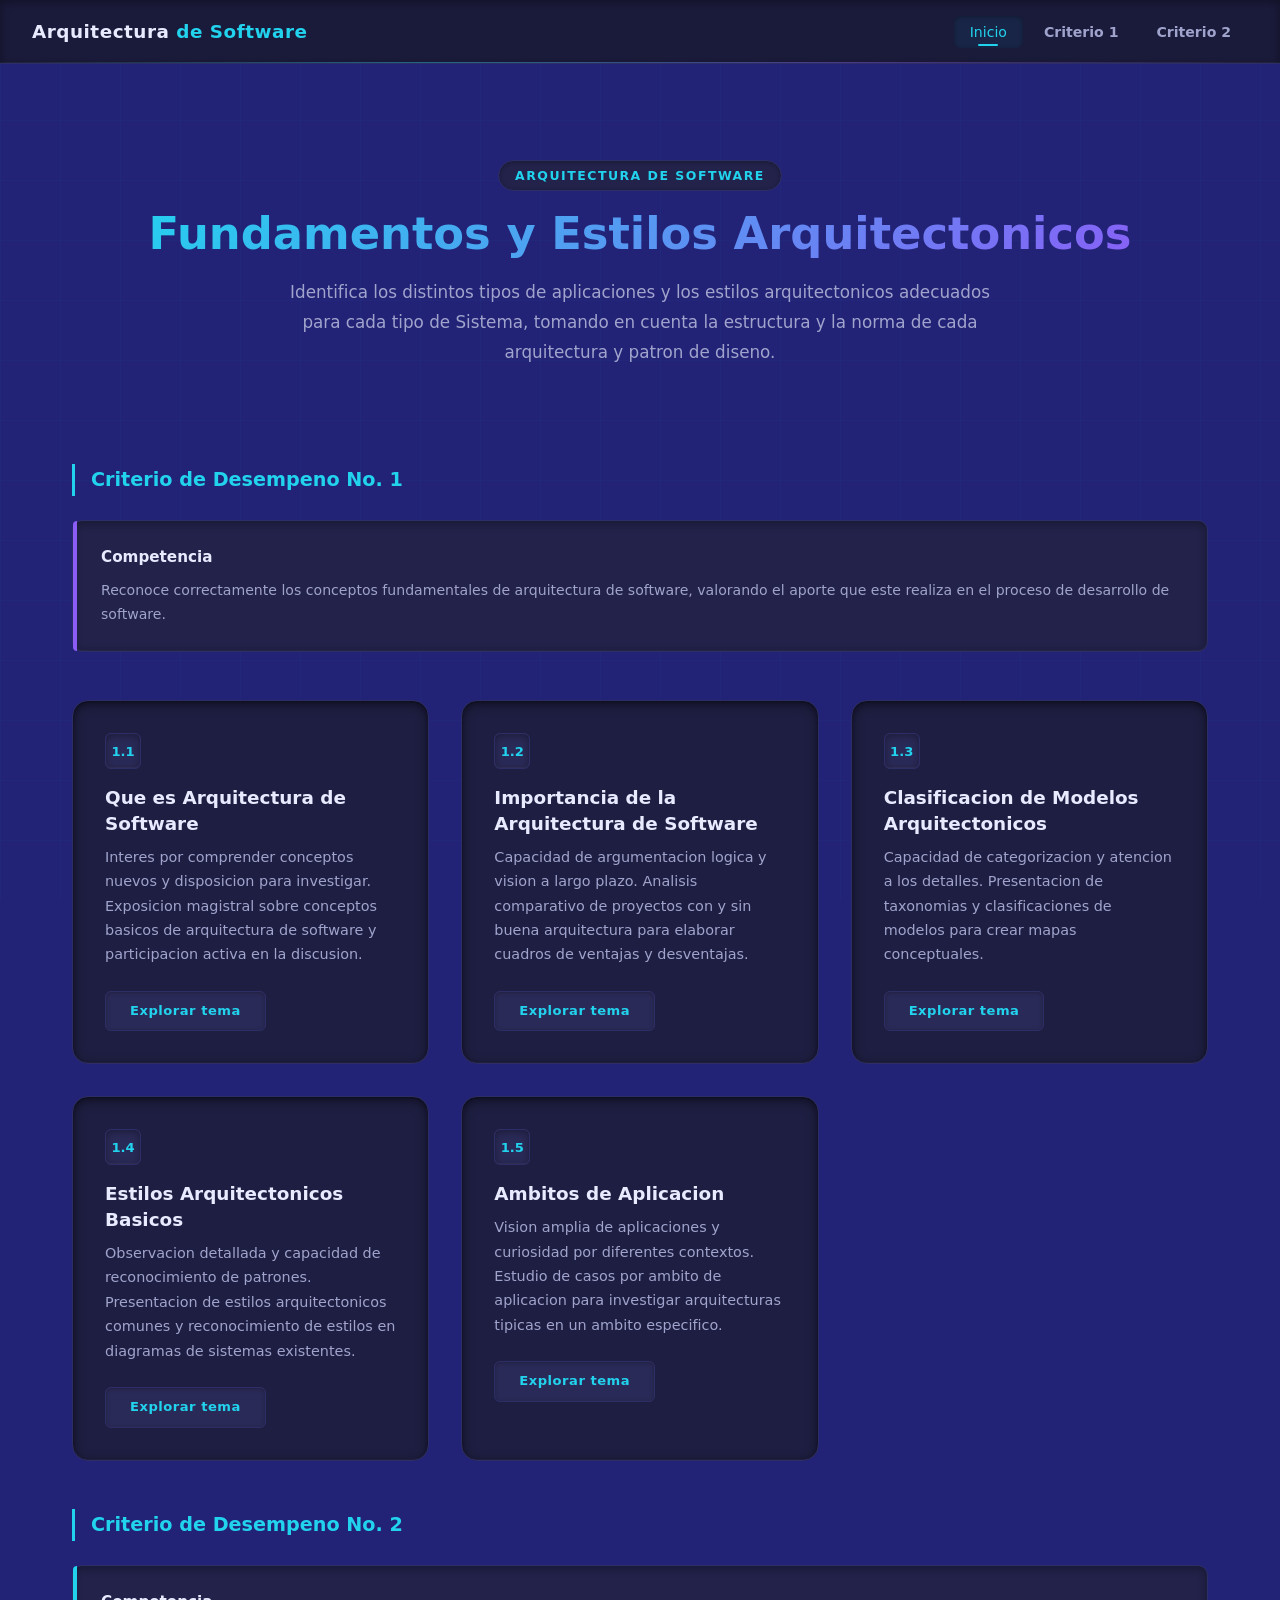
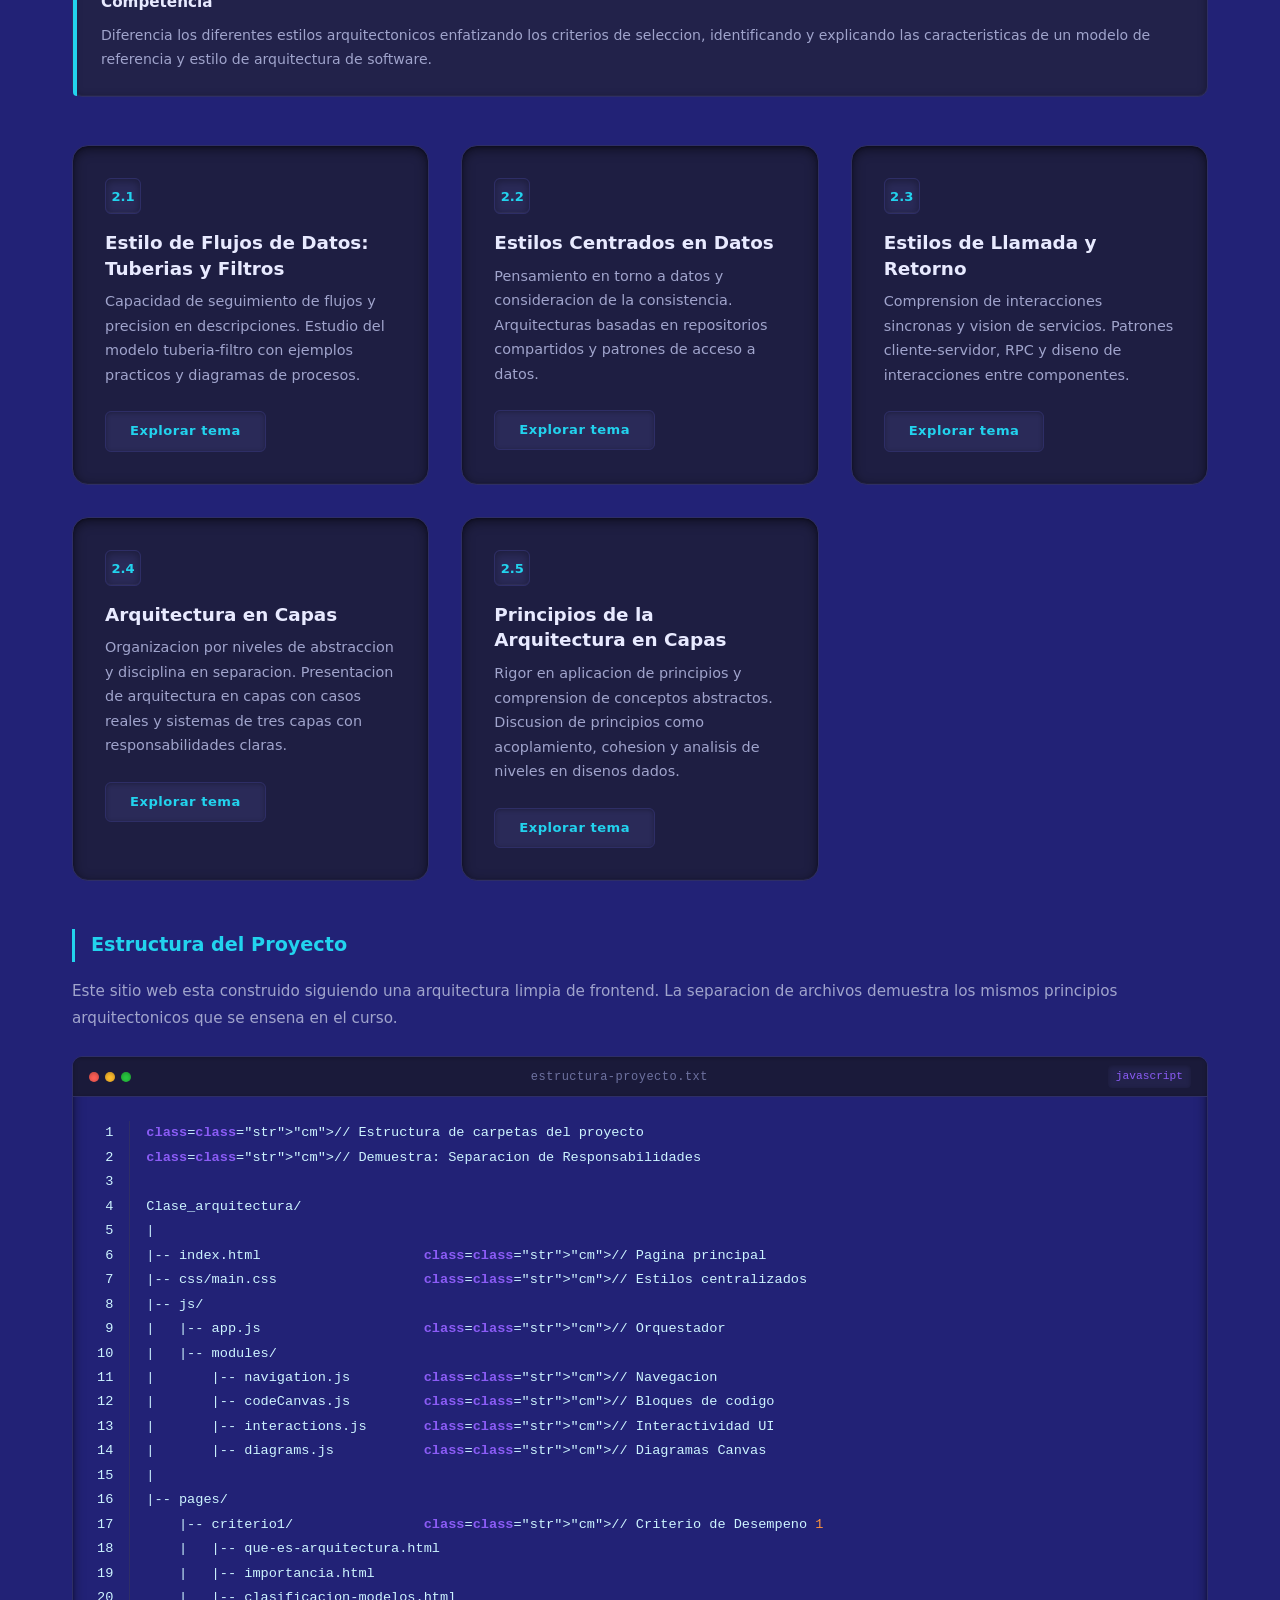
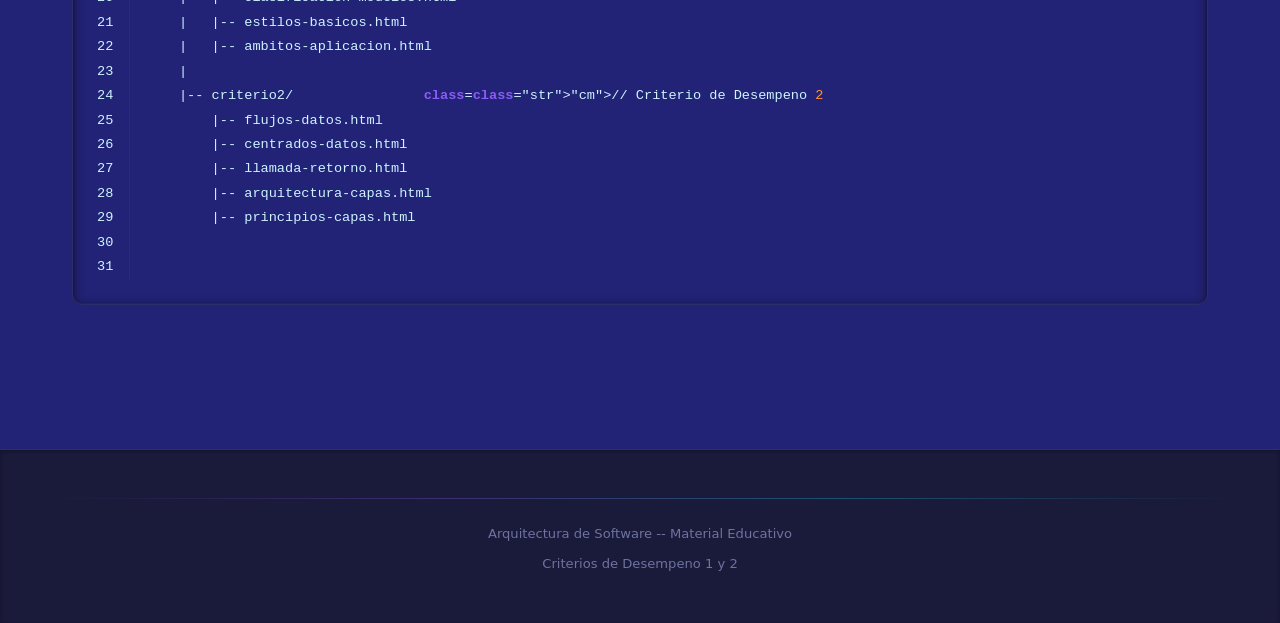
==== index.html @ e13f296e "Página web nueva" ====
<!-- ============================================================
     ARCHIVO: index.html
     DESCRIPCION: Pagina principal del sitio web educativo sobre
                  Arquitectura de Software.
     
     ARQUITECTURA DEL PROYECTO:
     Este sitio utiliza una arquitectura Multi-Page Application (MPA)
     con la siguiente estructura de archivos:
     
     Clase_arquitectura/
     |-- index.html                        <- Pagina principal
     |-- css/main.css                      <- Estilos centralizados
     |-- js/app.js                         <- Orquestador
     |-- js/modules/                       <- Modulos JS
     |-- pages/criterio1/                  <- Temas del Criterio 1
     |-- pages/criterio2/                  <- Temas del Criterio 2
     ============================================================ -->
<!DOCTYPE html>
<html lang="es">
<head>
    <meta charset="UTF-8">
    <meta name="viewport" content="width=device-width, initial-scale=1.0">
    <title>Arquitectura de Software - Material Educativo</title>
    <link rel="stylesheet" href="./css/main.css?v=1.0.2">
</head>
<body>

    <!-- NAVEGACION GLOBAL con Dropdowns por Criterio -->
    <nav class="navbar" role="navigation" aria-label="Navegacion principal">
        <div class="navbar__brand">
            Arquitectura <span>de Software</span>
        </div>

        <button class="navbar__toggle" aria-expanded="false" aria-label="Abrir menu">
            |||
        </button>

        <ul class="navbar__menu">
            <li><a href="./index.html" class="navbar__link navbar__link--active">Inicio</a></li>
            <li class="navbar__dropdown">
                <button class="navbar__dropdown-trigger">Criterio 1</button>
                <div class="navbar__dropdown-content">
                    <a href="./pages/criterio1/que-es-arquitectura.html" class="navbar__link">1.1 Que es Arquitectura</a>
                    <a href="./pages/criterio1/importancia.html" class="navbar__link">1.2 Importancia</a>
                    <a href="./pages/criterio1/clasificacion-modelos.html" class="navbar__link">1.3 Clasificacion de Modelos</a>
                    <a href="./pages/criterio1/estilos-basicos.html" class="navbar__link">1.4 Estilos Basicos</a>
                    <a href="./pages/criterio1/ambitos-aplicacion.html" class="navbar__link">1.5 Ambitos de Aplicacion</a>
                </div>
            </li>
            <li class="navbar__dropdown">
                <button class="navbar__dropdown-trigger">Criterio 2</button>
                <div class="navbar__dropdown-content">
                    <a href="./pages/criterio2/flujos-datos.html" class="navbar__link">2.1 Flujos de Datos</a>
                    <a href="./pages/criterio2/centrados-datos.html" class="navbar__link">2.2 Centrados en Datos</a>
                    <a href="./pages/criterio2/llamada-retorno.html" class="navbar__link">2.3 Llamada y Retorno</a>
                    <a href="./pages/criterio2/arquitectura-capas.html" class="navbar__link">2.4 Arq. en Capas</a>
                    <a href="./pages/criterio2/principios-capas.html" class="navbar__link">2.5 Principios</a>
                </div>
            </li>
        </ul>
    </nav>

    <main class="main-content">

        <!-- SECCION: Hero / Presentacion -->
        <section class="hero">
            <span class="hero__badge">Arquitectura de Software</span>
            <h1 class="hero__title">Fundamentos y Estilos Arquitectonicos</h1>
            <p class="hero__subtitle">
                Identifica los distintos tipos de aplicaciones y los estilos arquitectonicos
                adecuados para cada tipo de Sistema, tomando en cuenta la estructura y la norma
                de cada arquitectura y patron de diseno.
            </p>
        </section>

        <!-- ============================================================
             CRITERIO DE DESEMPENO No. 1
             ============================================================ -->
        <section class="content-section">
            <h2 class="content-section__title">Criterio de Desempeno No. 1</h2>
            <div class="info-panel info-panel--purple">
                <p class="info-panel__title">Competencia</p>
                <p class="info-panel__text">
                    Reconoce correctamente los conceptos fundamentales de arquitectura de software,
                    valorando el aporte que este realiza en el proceso de desarrollo de software.
                </p>
            </div>
        </section>

        <div class="cards-grid">

            <article class="card animate-on-scroll">
                <span class="card__number">1.1</span>
                <h3 class="card__title">Que es Arquitectura de Software</h3>
                <p class="card__description">
                    Interes por comprender conceptos nuevos y disposicion para investigar.
                    Exposicion magistral sobre conceptos basicos de arquitectura de software
                    y participacion activa en la discusion.
                </p>
                <a href="./pages/criterio1/que-es-arquitectura.html" class="card__link">Explorar tema</a>
            </article>

            <article class="card animate-on-scroll">
                <span class="card__number">1.2</span>
                <h3 class="card__title">Importancia de la Arquitectura de Software</h3>
                <p class="card__description">
                    Capacidad de argumentacion logica y vision a largo plazo.
                    Analisis comparativo de proyectos con y sin buena arquitectura
                    para elaborar cuadros de ventajas y desventajas.
                </p>
                <a href="./pages/criterio1/importancia.html" class="card__link">Explorar tema</a>
            </article>

            <article class="card animate-on-scroll">
                <span class="card__number">1.3</span>
                <h3 class="card__title">Clasificacion de Modelos Arquitectonicos</h3>
                <p class="card__description">
                    Capacidad de categorizacion y atencion a los detalles.
                    Presentacion de taxonomias y clasificaciones de modelos
                    para crear mapas conceptuales.
                </p>
                <a href="./pages/criterio1/clasificacion-modelos.html" class="card__link">Explorar tema</a>
            </article>

            <article class="card animate-on-scroll">
                <span class="card__number">1.4</span>
                <h3 class="card__title">Estilos Arquitectonicos Basicos</h3>
                <p class="card__description">
                    Observacion detallada y capacidad de reconocimiento de patrones.
                    Presentacion de estilos arquitectonicos comunes y reconocimiento
                    de estilos en diagramas de sistemas existentes.
                </p>
                <a href="./pages/criterio1/estilos-basicos.html" class="card__link">Explorar tema</a>
            </article>

            <article class="card animate-on-scroll">
                <span class="card__number">1.5</span>
                <h3 class="card__title">Ambitos de Aplicacion</h3>
                <p class="card__description">
                    Vision amplia de aplicaciones y curiosidad por diferentes contextos.
                    Estudio de casos por ambito de aplicacion para investigar
                    arquitecturas tipicas en un ambito especifico.
                </p>
                <a href="./pages/criterio1/ambitos-aplicacion.html" class="card__link">Explorar tema</a>
            </article>

        </div>

        <!-- ============================================================
             CRITERIO DE DESEMPENO No. 2
             ============================================================ -->
        <section class="content-section" style="margin-top: 3rem;">
            <h2 class="content-section__title">Criterio de Desempeno No. 2</h2>
            <div class="info-panel info-panel--cyan">
                <p class="info-panel__title">Competencia</p>
                <p class="info-panel__text">
                    Diferencia los diferentes estilos arquitectonicos enfatizando los criterios
                    de seleccion, identificando y explicando las caracteristicas de un modelo
                    de referencia y estilo de arquitectura de software.
                </p>
            </div>
        </section>

        <div class="cards-grid">

            <article class="card animate-on-scroll">
                <span class="card__number">2.1</span>
                <h3 class="card__title">Estilo de Flujos de Datos: Tuberias y Filtros</h3>
                <p class="card__description">
                    Capacidad de seguimiento de flujos y precision en descripciones.
                    Estudio del modelo tuberia-filtro con ejemplos practicos
                    y diagramas de procesos.
                </p>
                <a href="./pages/criterio2/flujos-datos.html" class="card__link">Explorar tema</a>
            </article>

            <article class="card animate-on-scroll">
                <span class="card__number">2.2</span>
                <h3 class="card__title">Estilos Centrados en Datos</h3>
                <p class="card__description">
                    Pensamiento en torno a datos y consideracion de la consistencia.
                    Arquitecturas basadas en repositorios compartidos y patrones
                    de acceso a datos.
                </p>
                <a href="./pages/criterio2/centrados-datos.html" class="card__link">Explorar tema</a>
            </article>

            <article class="card animate-on-scroll">
                <span class="card__number">2.3</span>
                <h3 class="card__title">Estilos de Llamada y Retorno</h3>
                <p class="card__description">
                    Comprension de interacciones sincronas y vision de servicios.
                    Patrones cliente-servidor, RPC y diseno de interacciones
                    entre componentes.
                </p>
                <a href="./pages/criterio2/llamada-retorno.html" class="card__link">Explorar tema</a>
            </article>

            <article class="card animate-on-scroll">
                <span class="card__number">2.4</span>
                <h3 class="card__title">Arquitectura en Capas</h3>
                <p class="card__description">
                    Organizacion por niveles de abstraccion y disciplina en separacion.
                    Presentacion de arquitectura en capas con casos reales y sistemas
                    de tres capas con responsabilidades claras.
                </p>
                <a href="./pages/criterio2/arquitectura-capas.html" class="card__link">Explorar tema</a>
            </article>

            <article class="card animate-on-scroll">
                <span class="card__number">2.5</span>
                <h3 class="card__title">Principios de la Arquitectura en Capas</h3>
                <p class="card__description">
                    Rigor en aplicacion de principios y comprension de conceptos abstractos.
                    Discusion de principios como acoplamiento, cohesion y analisis de niveles
                    en disenos dados.
                </p>
                <a href="./pages/criterio2/principios-capas.html" class="card__link">Explorar tema</a>
            </article>

        </div>

        <!-- SECCION: Estructura del Proyecto -->
        <section class="content-section" style="margin-top: 3rem;">
            <h2 class="content-section__title">Estructura del Proyecto</h2>
            <p class="content-section__text">
                Este sitio web esta construido siguiendo una arquitectura limpia de frontend.
                La separacion de archivos demuestra los mismos principios arquitectonicos
                que se ensena en el curso.
            </p>

            <div id="code-project-structure" data-code-block data-filename="estructura-proyecto.txt" data-language="javascript">
                <script type="text/plain">
// Estructura de carpetas del proyecto
// Demuestra: Separacion de Responsabilidades

Clase_arquitectura/
|
|-- index.html                    // Pagina principal
|-- css/main.css                  // Estilos centralizados
|-- js/
|   |-- app.js                    // Orquestador
|   |-- modules/
|       |-- navigation.js         // Navegacion
|       |-- codeCanvas.js         // Bloques de codigo
|       |-- interactions.js       // Interactividad UI
|       |-- diagrams.js           // Diagramas Canvas
|
|-- pages/
    |-- criterio1/                // Criterio de Desempeno 1
    |   |-- que-es-arquitectura.html
    |   |-- importancia.html
    |   |-- clasificacion-modelos.html
    |   |-- estilos-basicos.html
    |   |-- ambitos-aplicacion.html
    |
    |-- criterio2/                // Criterio de Desempeno 2
        |-- flujos-datos.html
        |-- centrados-datos.html
        |-- llamada-retorno.html
        |-- arquitectura-capas.html
        |-- principios-capas.html
                </script>
            </div>
        </section>

    </main>

    <footer class="footer">
        <div class="footer__line"></div>
        <p>Arquitectura de Software -- Material Educativo</p>
        <p class="mt-sm text-muted">Criterios de Desempeno 1 y 2</p>
    </footer>

    <script src="./js/modules/navigation.js"></script>
    <script src="./js/modules/codeCanvas.js"></script>
    <script src="./js/modules/interactions.js"></script>
    <script src="./js/modules/diagrams.js"></script>
    <script src="./js/app.js"></script>

</body>
</html>
---- css/main.css ----
/* ============================================================
 * ARCHIVO: css/main.css
 * DESCRIPCION: Hoja de estilos principal del sitio.
 * ARQUITECTURA: Separacion de presentacion (CSS) del contenido (HTML)
 *               y la logica (JS). Este archivo centraliza todos los
 *               estilos para mantener consistencia visual.
 * PATRON: Metodologia modular — variables CSS en :root para facil
 *         mantenimiento y tematizacion.
 * ============================================================ */

/* ----------------------------------------------------------
 * SECCION 1: VARIABLES GLOBALES (Custom Properties)
 * Razon: Centralizar colores, espaciados y efectos permite
 * modificar todo el tema desde un solo lugar.
 * ---------------------------------------------------------- */
:root {
    /* --- Paleta Futurista Intermedia --- */
    --bg-primary: #222276;
    --bg-secondary: #1a1a3a;
    --bg-surface: #22224a;
    --bg-surface-alt: #2a2a58;
    --bg-card: #1e1e42;

    /* --- Acentos --- */
    --accent-cyan: #22d3ee;
    --accent-purple: #8b5cf6;
    --accent-green: #34d399;
    --accent-pink: #f472b6;
    --accent-orange: #fb923c;

    /* --- Texto --- */
    --text-primary: #e8eaff;
    --text-secondary: #a0a4cc;
    --text-muted: #6e72a0;
    --text-code: #cdf4ff;

    /* --- Bordes --- */
    --border-color: #2e2e66;
    --border-glow: rgba(34, 211, 238, 0.18);

    /* --- Efecto Hundido (Inset Shadows) --- */
    --inset-deep: inset 0 3px 12px rgba(0, 0, 0, 0.5),
                  inset 0 1px 3px rgba(0, 0, 0, 0.35),
                  inset 0 -1px 1px rgba(255, 255, 255, 0.05);

    --inset-medium: inset 0 2px 8px rgba(0, 0, 0, 0.35),
                    inset 0 -1px 1px rgba(255, 255, 255, 0.05);

    --inset-light: inset 0 1px 4px rgba(0, 0, 0, 0.28);

    --inset-glow-cyan: inset 0 0 20px rgba(34, 211, 238, 0.07),
                       inset 0 3px 12px rgba(0, 0, 0, 0.5);

    --inset-glow-purple: inset 0 0 20px rgba(139, 92, 246, 0.07),
                         inset 0 3px 12px rgba(0, 0, 0, 0.5);

    /* --- Tipografia --- */
    --font-main: 'Segoe UI', 'Inter', system-ui, -apple-system, sans-serif;
    --font-mono: 'Cascadia Code', 'Fira Code', 'Consolas', monospace;

    /* --- Espaciado --- */
    --space-xs: 0.25rem;
    --space-sm: 0.5rem;
    --space-md: 1rem;
    --space-lg: 1.5rem;
    --space-xl: 2rem;
    --space-2xl: 3rem;

    /* --- Radios --- */
    --radius-sm: 6px;
    --radius-md: 10px;
    --radius-lg: 16px;

    /* --- Transiciones --- */
    --transition-fast: 150ms ease;
    --transition-normal: 300ms ease;
}

/* ----------------------------------------------------------
 * SECCION 2: RESET Y BASE
 * Razon: Normalizar estilos entre navegadores para que la
 * presentacion sea consistente.
 * ---------------------------------------------------------- */
*, *::before, *::after {
    margin: 0;
    padding: 0;
    box-sizing: border-box;
}

html {
    scroll-behavior: smooth;
    font-size: 16px;
}

body {
    font-family: var(--font-main);
    background-color: var(--bg-primary);
    color: var(--text-primary);
    line-height: 1.7;
    min-height: 100vh;
    overflow-x: hidden;
}

/* --- Fondo con patron sutil de grilla --- */
body::before {
    content: '';
    position: fixed;
    inset: 0;
    background-image:
        linear-gradient(rgba(34, 211, 238, 0.03) 1px, transparent 1px),
        linear-gradient(90deg, rgba(34, 211, 238, 0.03) 1px, transparent 1px);
    background-size: 60px 60px;
    pointer-events: none;
    z-index: 0;
}

a {
    text-decoration: none;
    color: var(--accent-cyan);
    transition: color var(--transition-fast);
}

a:hover {
    color: var(--accent-green);
}

/* ----------------------------------------------------------
 * SECCION 3: BARRA DE NAVEGACION
 * Componente: Navbar superior fija
 * Efecto: Fondo con efecto hundido y borde inferior brillante
 * ---------------------------------------------------------- */
.navbar {
    position: fixed;
    top: 0;
    left: 0;
    right: 0;
    z-index: 1000;
    background: var(--bg-secondary);
    border-bottom: 1px solid var(--border-color);
    box-shadow: var(--inset-medium);
    padding: 0 var(--space-xl);
    height: 64px;
    display: flex;
    align-items: center;
    justify-content: space-between;
}

.navbar::after {
    content: '';
    position: absolute;
    bottom: 0;
    left: 0;
    right: 0;
    height: 1px;
    background: linear-gradient(90deg,
        transparent,
        var(--accent-cyan),
        var(--accent-purple),
        transparent);
    opacity: 0.4;
}

.navbar__brand {
    font-size: 1.15rem;
    font-weight: 700;
    color: var(--text-primary);
    letter-spacing: 0.5px;
}

.navbar__brand span {
    color: var(--accent-cyan);
}

.navbar__menu {
    display: flex;
    align-items: center;
    gap: var(--space-xs);
    list-style: none;
}

.navbar__link {
    color: var(--text-secondary);
    padding: var(--space-sm) var(--space-md);
    border-radius: var(--radius-sm);
    font-size: 0.88rem;
    font-weight: 500;
    transition: all var(--transition-normal);
    position: relative;
    white-space: nowrap;
}

.navbar__link:hover,
.navbar__link--active {
    color: var(--accent-cyan);
    background: rgba(0, 212, 255, 0.06);
    box-shadow: var(--inset-light);
}

.navbar__link--active::after {
    content: '';
    position: absolute;
    bottom: 2px;
    left: 50%;
    transform: translateX(-50%);
    width: 20px;
    height: 2px;
    background: var(--accent-cyan);
    border-radius: 1px;
}

/* --- Dropdown de navegacion --- */
.navbar__dropdown {
    position: relative;
}

.navbar__dropdown-trigger {
    color: var(--text-secondary);
    padding: var(--space-sm) var(--space-md);
    border-radius: var(--radius-sm);
    font-size: 0.88rem;
    font-weight: 600;
    transition: all var(--transition-normal);
    cursor: pointer;
    background: none;
    border: 1px solid transparent;
    font-family: var(--font-main);
    white-space: nowrap;
}

.navbar__dropdown-trigger:hover,
.navbar__dropdown--open .navbar__dropdown-trigger {
    color: var(--accent-cyan);
    background: rgba(34, 211, 238, 0.06);
    border-color: var(--border-color);
    box-shadow: var(--inset-light);
}

.navbar__dropdown-content {
    display: none;
    position: absolute;
    top: calc(100% + 6px);
    left: 0;
    min-width: 240px;
    background: var(--bg-secondary);
    border: 1px solid var(--border-color);
    border-radius: var(--radius-md);
    box-shadow: var(--inset-deep);
    padding: var(--space-sm);
    z-index: 1001;
    animation: fadeIn 150ms ease;
}

.navbar__dropdown--open .navbar__dropdown-content {
    display: block;
}

.navbar__dropdown-content .navbar__link {
    display: block;
    padding: var(--space-sm) var(--space-md);
    font-size: 0.82rem;
    border-radius: var(--radius-sm);
}

.navbar__dropdown-content .navbar__link:hover {
    background: rgba(34, 211, 238, 0.08);
}

/* --- Menu hamburguesa (responsivo) --- */
.navbar__toggle {
    display: none;
    background: none;
    border: 1px solid var(--border-color);
    color: var(--text-primary);
    font-size: 1.4rem;
    padding: var(--space-xs) var(--space-sm);
    border-radius: var(--radius-sm);
    cursor: pointer;
    box-shadow: var(--inset-light);
}

/* ----------------------------------------------------------
 * SECCION 4: LAYOUT PRINCIPAL
 * Estructura: Contenido centrado con margen superior 
 * para compensar la navbar fija.
 * ---------------------------------------------------------- */
.main-content {
    position: relative;
    z-index: 1;
    margin-top: 64px;
    padding: var(--space-2xl) var(--space-xl);
    max-width: 1200px;
    margin-left: auto;
    margin-right: auto;
}

/* ----------------------------------------------------------
 * SECCION 5: HERO / CABECERA DE PAGINA
 * Componente: Banner principal con titulo y descripcion
 * ---------------------------------------------------------- */
.hero {
    text-align: center;
    padding: var(--space-2xl) var(--space-xl);
    margin-bottom: var(--space-2xl);
}

.hero__title {
    font-size: clamp(1.8rem, 4vw, 2.8rem);
    font-weight: 800;
    line-height: 1.2;
    margin-bottom: var(--space-md);
    background: linear-gradient(135deg, var(--accent-cyan), var(--accent-purple));
    -webkit-background-clip: text;
    -webkit-text-fill-color: transparent;
    background-clip: text;
}

.hero__subtitle {
    font-size: 1.05rem;
    color: var(--text-secondary);
    max-width: 700px;
    margin: 0 auto;
    line-height: 1.8;
}

.hero__badge {
    display: inline-block;
    margin-bottom: var(--space-md);
    padding: var(--space-xs) var(--space-md);
    background: var(--bg-surface);
    border: 1px solid var(--border-color);
    border-radius: 20px;
    font-size: 0.78rem;
    font-weight: 600;
    color: var(--accent-cyan);
    letter-spacing: 1.5px;
    text-transform: uppercase;
    box-shadow: var(--inset-light);
}

/* ----------------------------------------------------------
 * SECCION 6: TARJETAS (CARDS)
 * Componente: Contenedores con efecto hundido para temas.
 * El efecto inset simula profundidad sin sombreado externo.
 * ---------------------------------------------------------- */
.cards-grid {
    display: grid;
    grid-template-columns: repeat(auto-fit, minmax(340px, 1fr));
    gap: var(--space-xl);
    margin-top: var(--space-xl);
}

.card {
    background: var(--bg-card);
    border: 1px solid var(--border-color);
    border-radius: var(--radius-lg);
    padding: var(--space-xl);
    box-shadow: var(--inset-deep);
    transition: all var(--transition-normal);
    position: relative;
    overflow: hidden;
}

.card::before {
    content: '';
    position: absolute;
    top: 0;
    left: 0;
    right: 0;
    height: 3px;
    background: linear-gradient(90deg, var(--accent-cyan), var(--accent-purple));
    opacity: 0;
    transition: opacity var(--transition-normal);
}

.card:hover {
    border-color: rgba(0, 212, 255, 0.2);
    transform: translateY(-2px);
}

.card:hover::before {
    opacity: 1;
}

.card__number {
    display: inline-block;
    width: 36px;
    height: 36px;
    line-height: 36px;
    text-align: center;
    background: var(--bg-surface-alt);
    border: 1px solid var(--border-color);
    border-radius: var(--radius-sm);
    font-size: 0.82rem;
    font-weight: 700;
    color: var(--accent-cyan);
    margin-bottom: var(--space-md);
    box-shadow: var(--inset-medium);
}

.card__title {
    font-size: 1.15rem;
    font-weight: 700;
    color: var(--text-primary);
    margin-bottom: var(--space-sm);
    line-height: 1.4;
}

.card__description {
    font-size: 0.9rem;
    color: var(--text-secondary);
    margin-bottom: var(--space-lg);
    line-height: 1.7;
}

.card__link {
    display: inline-block;
    padding: var(--space-sm) var(--space-lg);
    background: var(--bg-surface-alt);
    border: 1px solid var(--border-color);
    border-radius: var(--radius-sm);
    font-size: 0.82rem;
    font-weight: 600;
    color: var(--accent-cyan);
    letter-spacing: 0.5px;
    box-shadow: var(--inset-light);
    transition: all var(--transition-normal);
}

.card__link:hover {
    background: rgba(0, 212, 255, 0.08);
    border-color: var(--accent-cyan);
    color: var(--accent-cyan);
}

/* ----------------------------------------------------------
 * SECCION 7: PAGINA DE TEMA (Contenido de cada tema)
 * Layout para las sub-paginas individuales.
 * ---------------------------------------------------------- */
.topic-header {
    margin-bottom: var(--space-2xl);
    padding-bottom: var(--space-xl);
    border-bottom: 1px solid var(--border-color);
}

.topic-header__number {
    display: inline-block;
    padding: var(--space-xs) var(--space-md);
    background: var(--bg-surface);
    border: 1px solid var(--border-color);
    border-radius: 20px;
    font-size: 0.75rem;
    font-weight: 700;
    color: var(--accent-purple);
    letter-spacing: 1px;
    text-transform: uppercase;
    box-shadow: var(--inset-light);
    margin-bottom: var(--space-md);
}

.topic-header__title {
    font-size: clamp(1.5rem, 3.5vw, 2.2rem);
    font-weight: 800;
    color: var(--text-primary);
    margin-bottom: var(--space-sm);
    line-height: 1.3;
}

.topic-header__description {
    font-size: 1rem;
    color: var(--text-secondary);
    max-width: 800px;
    line-height: 1.8;
}

/* --- Secciones de contenido --- */
.content-section {
    margin-bottom: var(--space-2xl);
}

.content-section__title {
    font-size: 1.2rem;
    font-weight: 700;
    color: var(--accent-cyan);
    margin-bottom: var(--space-md);
    padding-left: var(--space-md);
    border-left: 3px solid var(--accent-cyan);
}

.content-section__text {
    font-size: 0.95rem;
    color: var(--text-secondary);
    line-height: 1.8;
    margin-bottom: var(--space-md);
}

/* ----------------------------------------------------------
 * SECCION 8: BLOQUE DE CODIGO (Code Canvas)
 * Componente: Simulacion de editor de codigo con 
 * resaltado de sintaxis basico y efecto hundido profundo.
 * ---------------------------------------------------------- */
.code-canvas {
    background: var(--bg-primary);
    border: 1px solid var(--border-color);
    border-radius: var(--radius-md);
    box-shadow: var(--inset-deep);
    overflow: hidden;
    margin: var(--space-lg) 0;
}

.code-canvas__header {
    display: flex;
    align-items: center;
    justify-content: space-between;
    padding: var(--space-sm) var(--space-md);
    background: var(--bg-secondary);
    border-bottom: 1px solid var(--border-color);
    box-shadow: var(--inset-light);
}

.code-canvas__dots {
    display: flex;
    gap: 6px;
}

.code-canvas__dot {
    width: 10px;
    height: 10px;
    border-radius: 50%;
    box-shadow: var(--inset-light);
}

.code-canvas__dot--red { background: #ff5f57; }
.code-canvas__dot--yellow { background: #ffbd2e; }
.code-canvas__dot--green { background: #28c840; }

.code-canvas__filename {
    font-family: var(--font-mono);
    font-size: 0.75rem;
    color: var(--text-muted);
    letter-spacing: 0.5px;
}

.code-canvas__lang {
    font-family: var(--font-mono);
    font-size: 0.7rem;
    color: var(--accent-purple);
    padding: 2px 8px;
    background: var(--bg-surface);
    border-radius: 4px;
    box-shadow: var(--inset-light);
}

.code-canvas__body {
    padding: var(--space-lg);
    overflow-x: auto;
}

.code-canvas__body pre {
    font-family: var(--font-mono);
    font-size: 0.85rem;
    line-height: 1.8;
    color: var(--text-code);
    white-space: pre;
    tab-size: 4;
}

/* --- Resaltado de sintaxis basico --- */
.code-canvas__body .kw { color: var(--accent-purple); font-weight: 600; }
.code-canvas__body .fn { color: #dcdcaa; }
.code-canvas__body .str { color: var(--accent-green); }
.code-canvas__body .cm { color: var(--text-muted); font-style: italic; }
.code-canvas__body .tp { color: var(--accent-cyan); }
.code-canvas__body .num { color: var(--accent-orange); }
.code-canvas__body .op { color: #d4d4d4; }
.code-canvas__body .dec { color: var(--accent-pink); }

/* --- Numeros de linea --- */
.code-canvas__lines {
    display: flex;
}

.code-canvas__line-numbers {
    padding-right: var(--space-md);
    margin-right: var(--space-md);
    border-right: 1px solid var(--border-color);
    text-align: right;
    user-select: none;
    color: var(--text-muted);
    font-family: var(--font-mono);
    font-size: 0.8rem;
    line-height: 1.8;
}

.code-canvas__code {
    flex: 1;
    overflow-x: auto;
}

/* ----------------------------------------------------------
 * SECCION 9: DIAGRAMA INTERACTIVO (Canvas Visual)
 * Contenedor para diagramas SVG/Canvas que muestran
 * arquitecturas visualmente.
 * ---------------------------------------------------------- */
.diagram-container {
    background: var(--bg-card);
    border: 1px solid var(--border-color);
    border-radius: var(--radius-lg);
    box-shadow: var(--inset-glow-cyan);
    padding: var(--space-xl);
    margin: var(--space-lg) 0;
    position: relative;
    min-height: 300px;
}

.diagram-container__title {
    font-size: 0.82rem;
    font-weight: 600;
    color: var(--text-muted);
    text-transform: uppercase;
    letter-spacing: 1px;
    margin-bottom: var(--space-lg);
}

.diagram-container canvas {
    width: 100%;
    display: block;
    border-radius: var(--radius-sm);
}

/* ----------------------------------------------------------
 * SECCION 10: PANEL DE INFORMACION
 * Componente: Cajas informativas con variantes de color.
 * ---------------------------------------------------------- */
.info-panel {
    background: var(--bg-surface);
    border: 1px solid var(--border-color);
    border-radius: var(--radius-md);
    padding: var(--space-lg);
    margin: var(--space-lg) 0;
    box-shadow: var(--inset-medium);
    position: relative;
    padding-left: calc(var(--space-lg) + 4px);
}

.info-panel::before {
    content: '';
    position: absolute;
    left: 0;
    top: 0;
    bottom: 0;
    width: 4px;
    border-radius: var(--radius-md) 0 0 var(--radius-md);
}

.info-panel--cyan::before { background: var(--accent-cyan); }
.info-panel--purple::before { background: var(--accent-purple); }
.info-panel--green::before { background: var(--accent-green); }
.info-panel--pink::before { background: var(--accent-pink); }
.info-panel--orange::before { background: var(--accent-orange); }

.info-panel__title {
    font-size: 0.95rem;
    font-weight: 700;
    color: var(--text-primary);
    margin-bottom: var(--space-sm);
}

.info-panel__text {
    font-size: 0.88rem;
    color: var(--text-secondary);
    line-height: 1.7;
}

/* ----------------------------------------------------------
 * SECCION 11: LISTA INTERACTIVA (Acordeon)
 * Componente: Secciones expandibles / colapsables.
 * ---------------------------------------------------------- */
.accordion {
    border: 1px solid var(--border-color);
    border-radius: var(--radius-md);
    overflow: hidden;
    margin: var(--space-lg) 0;
}

.accordion__item {
    border-bottom: 1px solid var(--border-color);
}

.accordion__item:last-child {
    border-bottom: none;
}

.accordion__trigger {
    width: 100%;
    background: var(--bg-surface);
    border: none;
    padding: var(--space-md) var(--space-lg);
    color: var(--text-primary);
    font-family: var(--font-main);
    font-size: 0.92rem;
    font-weight: 600;
    text-align: left;
    cursor: pointer;
    display: flex;
    justify-content: space-between;
    align-items: center;
    transition: all var(--transition-fast);
    box-shadow: var(--inset-light);
}

.accordion__trigger:hover {
    background: var(--bg-surface-alt);
    color: var(--accent-cyan);
}

.accordion__trigger::after {
    content: '+';
    font-size: 1.2rem;
    color: var(--accent-cyan);
    transition: transform var(--transition-normal);
}

.accordion__item--open .accordion__trigger::after {
    content: '-';
}

.accordion__content {
    max-height: 0;
    overflow: hidden;
    transition: max-height 400ms ease;
    background: var(--bg-card);
}

.accordion__item--open .accordion__content {
    max-height: 1200px;
}

.accordion__body {
    padding: var(--space-lg);
    font-size: 0.9rem;
    color: var(--text-secondary);
    line-height: 1.8;
}

/* ----------------------------------------------------------
 * SECCION 12: TABS (Pestanas)
 * Componente: Navegacion por pestanas dentro de una pagina.
 * ---------------------------------------------------------- */
.tabs {
    margin: var(--space-lg) 0;
}

.tabs__nav {
    display: flex;
    gap: 2px;
    background: var(--bg-secondary);
    border: 1px solid var(--border-color);
    border-radius: var(--radius-md) var(--radius-md) 0 0;
    padding: var(--space-xs);
    box-shadow: var(--inset-light);
}

.tabs__button {
    flex: 1;
    background: transparent;
    border: none;
    padding: var(--space-sm) var(--space-md);
    color: var(--text-muted);
    font-family: var(--font-main);
    font-size: 0.85rem;
    font-weight: 600;
    cursor: pointer;
    border-radius: var(--radius-sm);
    transition: all var(--transition-fast);
}

.tabs__button:hover {
    color: var(--text-primary);
    background: rgba(255, 255, 255, 0.03);
}

.tabs__button--active {
    color: var(--accent-cyan);
    background: var(--bg-surface);
    box-shadow: var(--inset-light);
}

.tabs__panel {
    display: none;
    background: var(--bg-card);
    border: 1px solid var(--border-color);
    border-top: none;
    border-radius: 0 0 var(--radius-md) var(--radius-md);
    padding: var(--space-xl);
    box-shadow: var(--inset-medium);
}

.tabs__panel--active {
    display: block;
}

/* ----------------------------------------------------------
 * SECCION 13: TABLA DE COMPARACION
 * ---------------------------------------------------------- */
.data-table {
    width: 100%;
    border-collapse: collapse;
    margin: var(--space-lg) 0;
    font-size: 0.88rem;
}

.data-table thead {
    background: var(--bg-surface);
    box-shadow: var(--inset-light);
}

.data-table th {
    padding: var(--space-md);
    text-align: left;
    font-weight: 700;
    color: var(--accent-cyan);
    border-bottom: 2px solid var(--border-color);
    font-size: 0.82rem;
    text-transform: uppercase;
    letter-spacing: 0.5px;
}

.data-table td {
    padding: var(--space-md);
    border-bottom: 1px solid var(--border-color);
    color: var(--text-secondary);
}

.data-table tr:hover td {
    background: rgba(0, 212, 255, 0.03);
}

/* ----------------------------------------------------------
 * SECCION 14: PIE DE PAGINA (Footer)
 * ---------------------------------------------------------- */
.footer {
    text-align: center;
    padding: var(--space-2xl) var(--space-xl);
    border-top: 1px solid var(--border-color);
    margin-top: var(--space-2xl);
    color: var(--text-muted);
    font-size: 0.82rem;
    box-shadow: var(--inset-light);
    background: var(--bg-secondary);
}

.footer__line {
    height: 1px;
    background: linear-gradient(90deg,
        transparent,
        var(--accent-purple),
        var(--accent-cyan),
        transparent);
    opacity: 0.3;
    margin-bottom: var(--space-lg);
}

/* ----------------------------------------------------------
 * SECCION 15: UTILIDADES
 * Clases de utilidad reutilizables.
 * ---------------------------------------------------------- */
.text-cyan { color: var(--accent-cyan); }
.text-purple { color: var(--accent-purple); }
.text-green { color: var(--accent-green); }
.text-pink { color: var(--accent-pink); }
.text-orange { color: var(--accent-orange); }
.text-muted { color: var(--text-muted); }

.mt-sm { margin-top: var(--space-sm); }
.mt-md { margin-top: var(--space-md); }
.mt-lg { margin-top: var(--space-lg); }
.mb-md { margin-bottom: var(--space-md); }
.mb-lg { margin-bottom: var(--space-lg); }

.visually-hidden {
    position: absolute;
    width: 1px;
    height: 1px;
    padding: 0;
    margin: -1px;
    overflow: hidden;
    clip: rect(0, 0, 0, 0);
    border: 0;
}

/* ----------------------------------------------------------
 * SECCION 16: ANIMACIONES
 * ---------------------------------------------------------- */
@keyframes fadeInUp {
    from {
        opacity: 0;
        transform: translateY(20px);
    }
    to {
        opacity: 1;
        transform: translateY(0);
    }
}

@keyframes fadeIn {
    from { opacity: 0; }
    to { opacity: 1; }
}

.animate-in {
    animation: fadeInUp 500ms ease forwards;
    opacity: 0;
}

.animate-in:nth-child(2) { animation-delay: 100ms; }
.animate-in:nth-child(3) { animation-delay: 200ms; }
.animate-in:nth-child(4) { animation-delay: 300ms; }
.animate-in:nth-child(5) { animation-delay: 400ms; }

/* ----------------------------------------------------------
 * SECCION 17: RESPONSIVE
 * Adaptacion para dispositivos moviles y tabletas.
 * ---------------------------------------------------------- */
@media (max-width: 900px) {
    .cards-grid {
        grid-template-columns: 1fr;
    }

    .main-content {
        padding: var(--space-lg) var(--space-md);
    }
}

@media (max-width: 768px) {
    .navbar__menu {
        display: none;
        position: absolute;
        top: 64px;
        left: 0;
        right: 0;
        background: var(--bg-secondary);
        flex-direction: column;
        padding: var(--space-md);
        border-bottom: 1px solid var(--border-color);
        box-shadow: var(--inset-deep);
    }

    .navbar__menu--open {
        display: flex;
    }

    .navbar__toggle {
        display: block;
    }

    .navbar__link {
        padding: var(--space-md);
        width: 100%;
    }

    .navbar__dropdown {
        width: 100%;
    }

    .navbar__dropdown-trigger {
        width: 100%;
        text-align: left;
        padding: var(--space-md);
    }

    .navbar__dropdown-content {
        position: static;
        border: none;
        padding-left: var(--space-lg);
        box-shadow: none;
        background: transparent;
    }

    .hero__title {
        font-size: 1.6rem;
    }

    .tabs__nav {
        flex-direction: column;
    }

    .code-canvas__body {
        padding: var(--space-md);
    }

    .code-canvas__body pre {
        font-size: 0.75rem;
    }
}

@media (max-width: 480px) {
    .hero {
        padding: var(--space-lg) var(--space-sm);
    }

    .card {
        padding: var(--space-lg);
    }
}
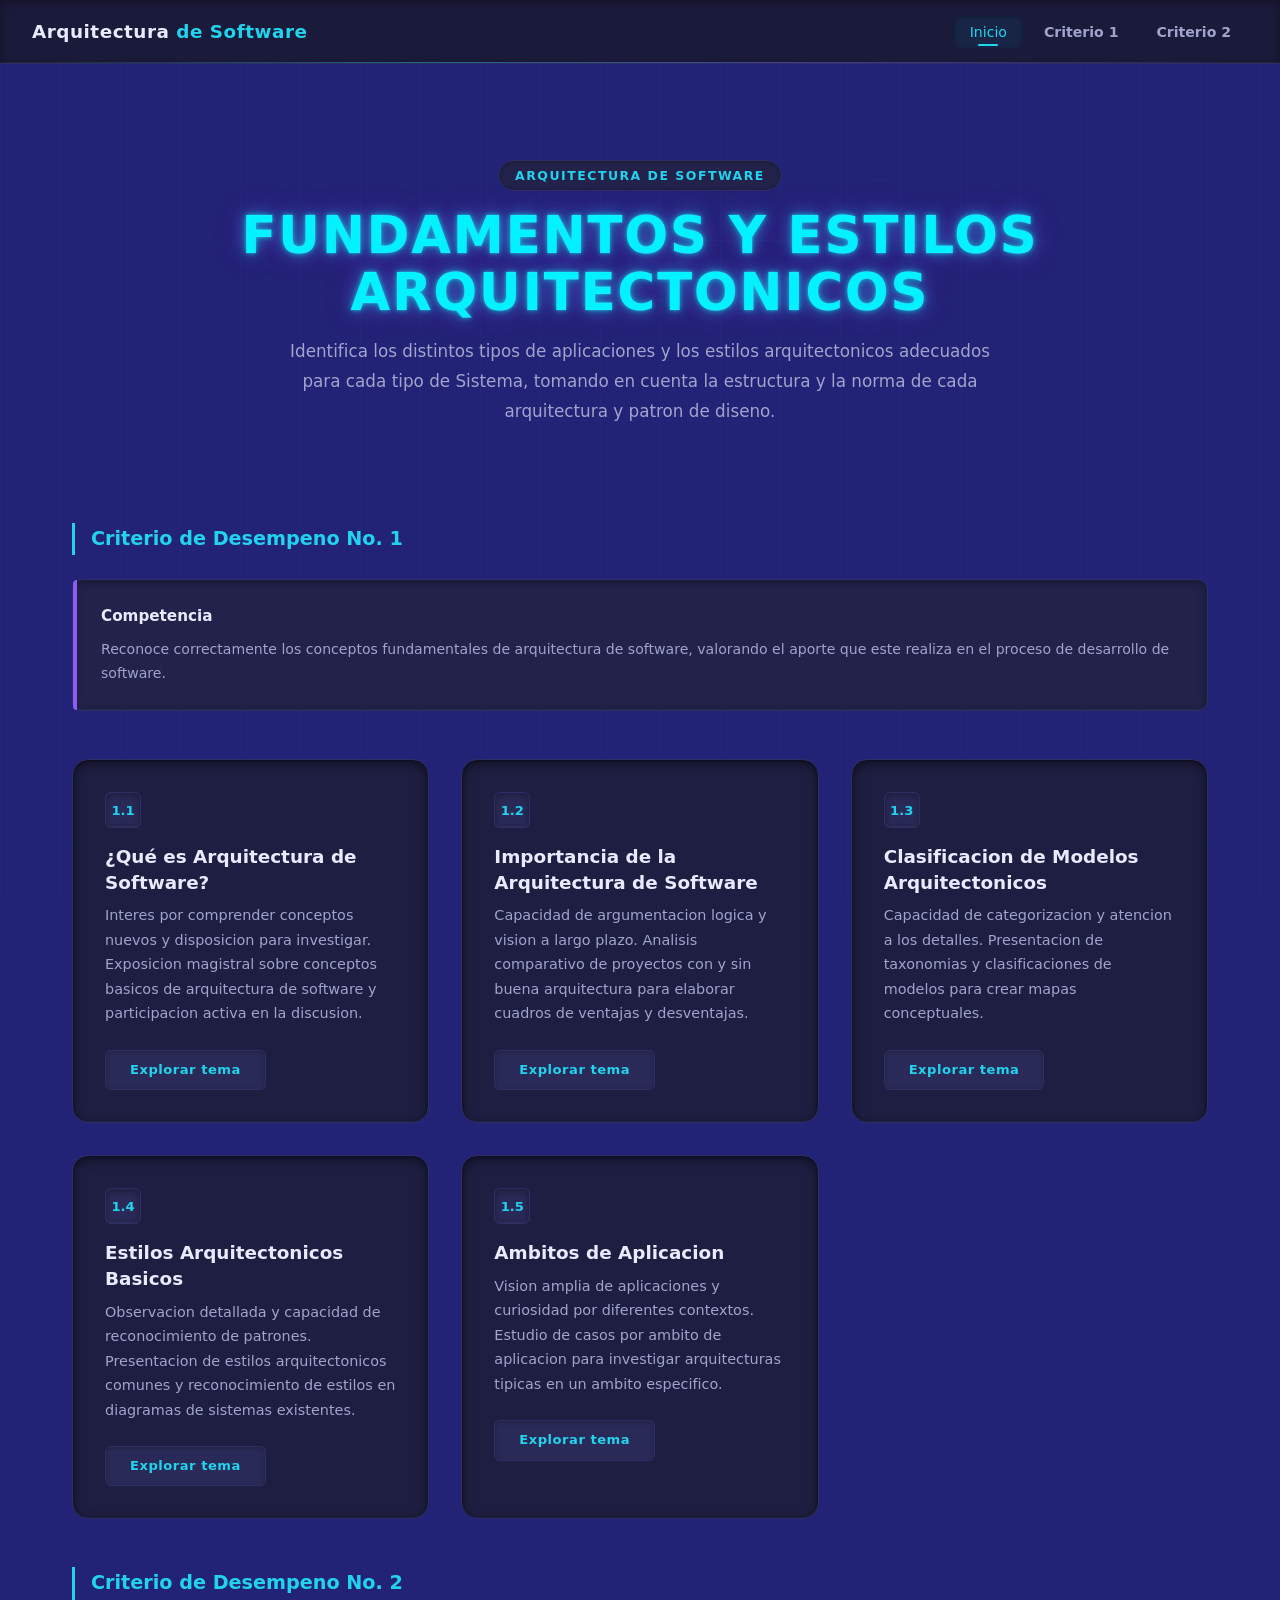
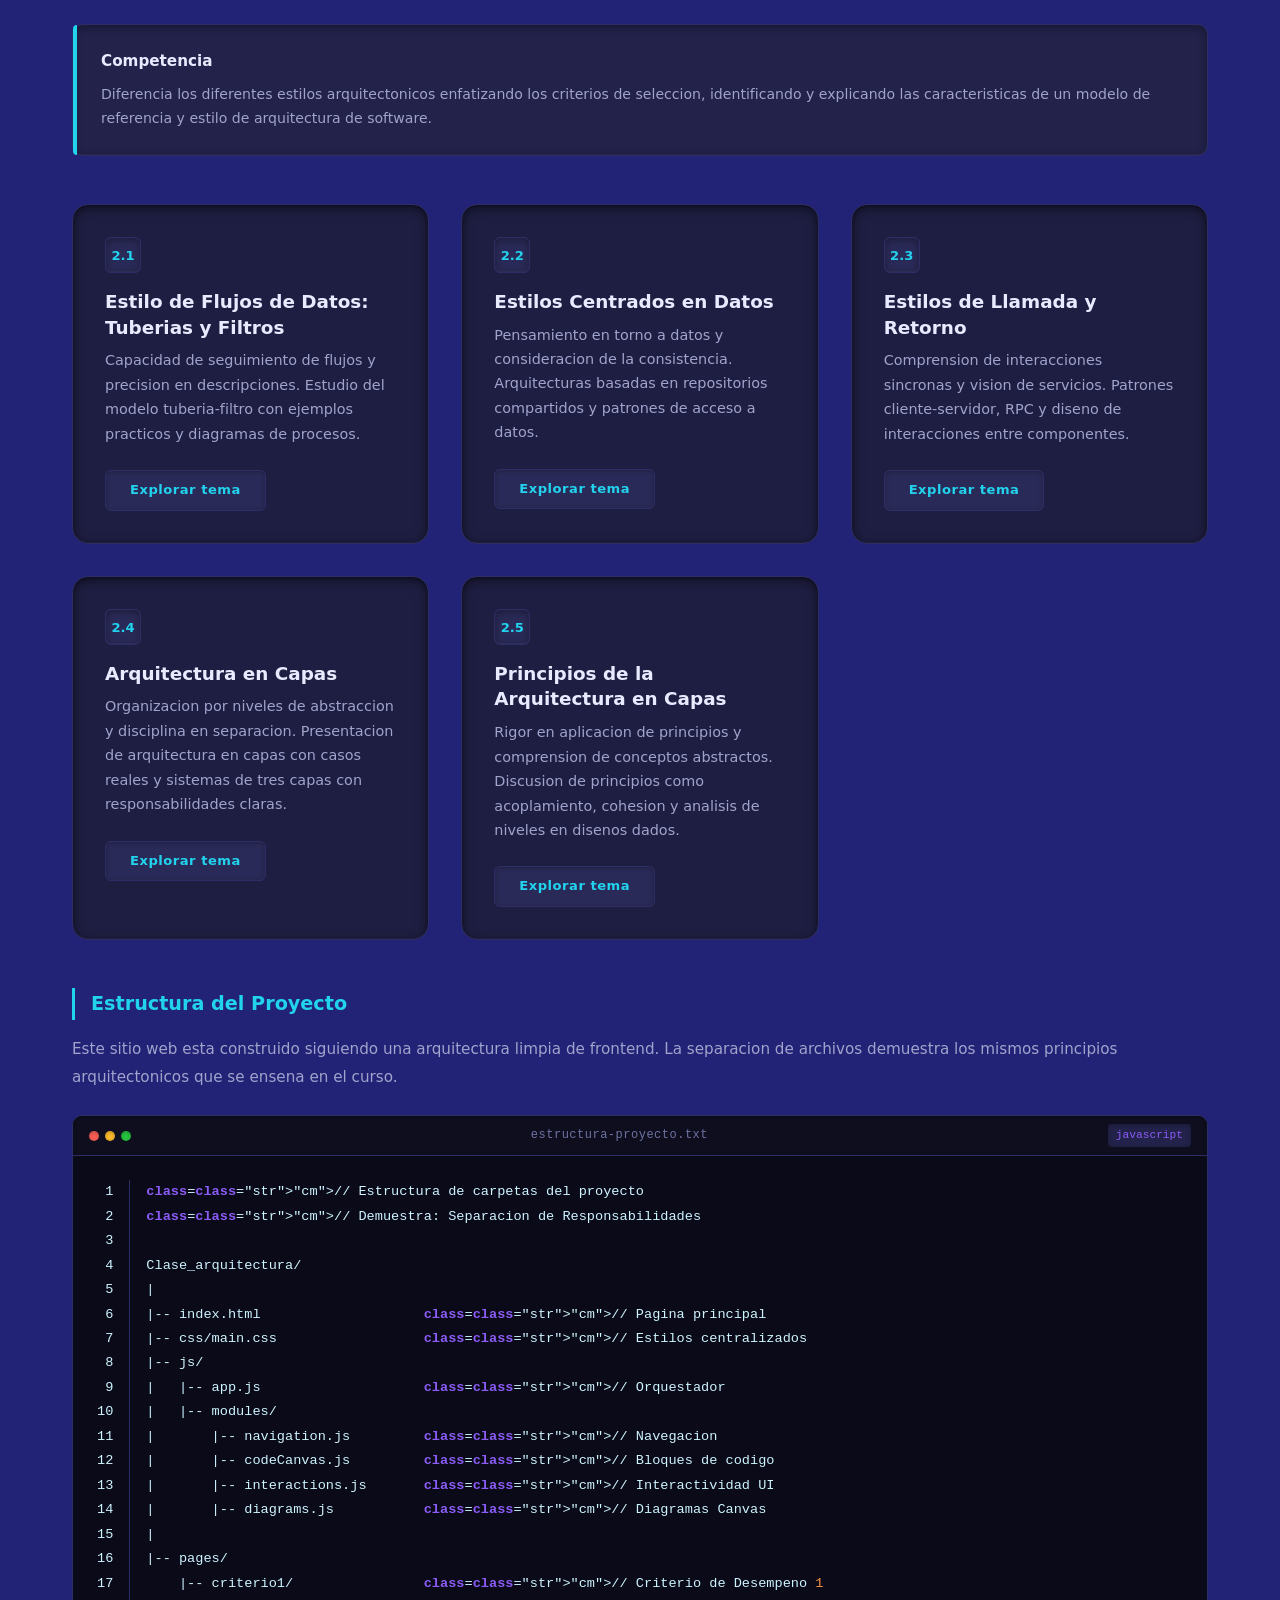
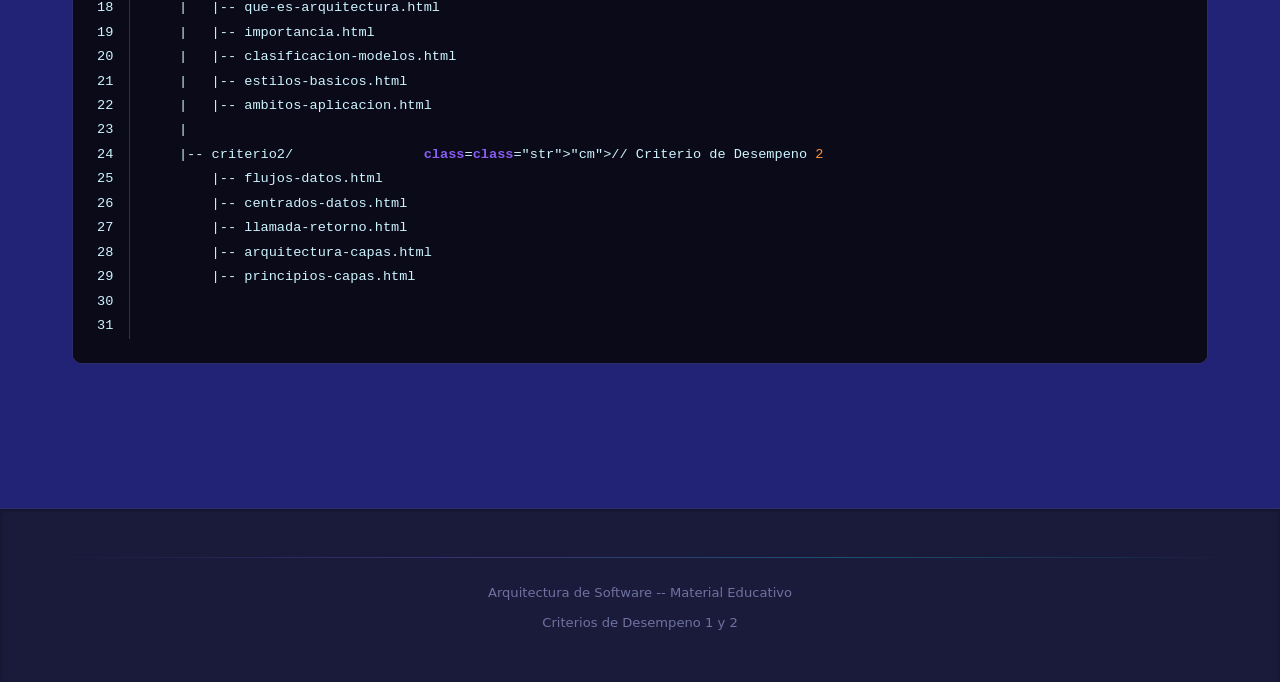
==== commit 57f495c4: "Agregar signos de interrogación" ====
--- a/index.html
+++ b/index.html
@@ -91,7 +91,7 @@
 
             <article class="card animate-on-scroll">
                 <span class="card__number">1.1</span>
-                <h3 class="card__title">Que es Arquitectura de Software</h3>
+                <h3 class="card__title">¿Qué es Arquitectura de Software?</h3>
                 <p class="card__description">
                     Interes por comprender conceptos nuevos y disposicion para investigar.
                     Exposicion magistral sobre conceptos basicos de arquitectura de software
--- a/css/main.css
+++ b/css/main.css
@@ -20,6 +20,7 @@
     --bg-surface: #22224a;
     --bg-surface-alt: #2a2a58;
     --bg-card: #1e1e42;
+    --bg-code-dark: #0a0a18;
 
     /* --- Acentos --- */
     --accent-cyan: #22d3ee;
@@ -304,14 +305,29 @@
 }
 
 .hero__title {
-    font-size: clamp(1.8rem, 4vw, 2.8rem);
-    font-weight: 800;
-    line-height: 1.2;
+    /* Mantenemos el tamaño responsivo que ya tenías */
+    font-size: clamp(1.8rem, 5vw, 3.2rem); 
+    font-weight: 900;
+    line-height: 1.1;
     margin-bottom: var(--space-md);
-    background: linear-gradient(135deg, var(--accent-cyan), var(--accent-purple));
-    -webkit-background-clip: text;
-    -webkit-text-fill-color: transparent;
-    background-clip: text;
+    
+    /* CAMBIO 1: Color sólido eléctrico en lugar de gradiente sutil */
+    /* El neón funciona mejor con un color base muy vibrante */
+    color: #00f2ff; 
+    
+    /* CAMBIO 2: El secreto del Neón (Text Shadow) */
+    /* Capa 1: Brillo interno | Capa 2: Resplandor medio | Capa 3: Aura lejana */
+    text-shadow: 
+        0 0 5px rgba(0, 242, 255, 0.7),
+        0 0 15px rgba(0, 242, 255, 0.5),
+        0 0 30px rgba(188, 19, 254, 0.4); 
+
+    /* CAMBIO 3: Un toque de espaciado para que respire el brillo */
+    letter-spacing: 2px;
+    text-transform: uppercase;
+    
+    /* OPCIONAL: Un borde muy fino para definir la forma */
+    -webkit-text-stroke: 1px rgba(255, 255, 255, 0.1);
 }
 
 .hero__subtitle {
@@ -499,7 +515,7 @@
  * resaltado de sintaxis basico y efecto hundido profundo.
  * ---------------------------------------------------------- */
 .code-canvas {
-    background: var(--bg-primary);
+    background: var(--bg-code-dark);
     border: 1px solid var(--border-color);
     border-radius: var(--radius-md);
     box-shadow: var(--inset-deep);
@@ -512,7 +528,7 @@
     align-items: center;
     justify-content: space-between;
     padding: var(--space-sm) var(--space-md);
-    background: var(--bg-secondary);
+    background: #0e0e1f;
     border-bottom: 1px solid var(--border-color);
     box-shadow: var(--inset-light);
 }
@@ -553,6 +569,7 @@
 .code-canvas__body {
     padding: var(--space-lg);
     overflow-x: auto;
+    background: var(--bg-code-dark);
 }
 
 .code-canvas__body pre {
